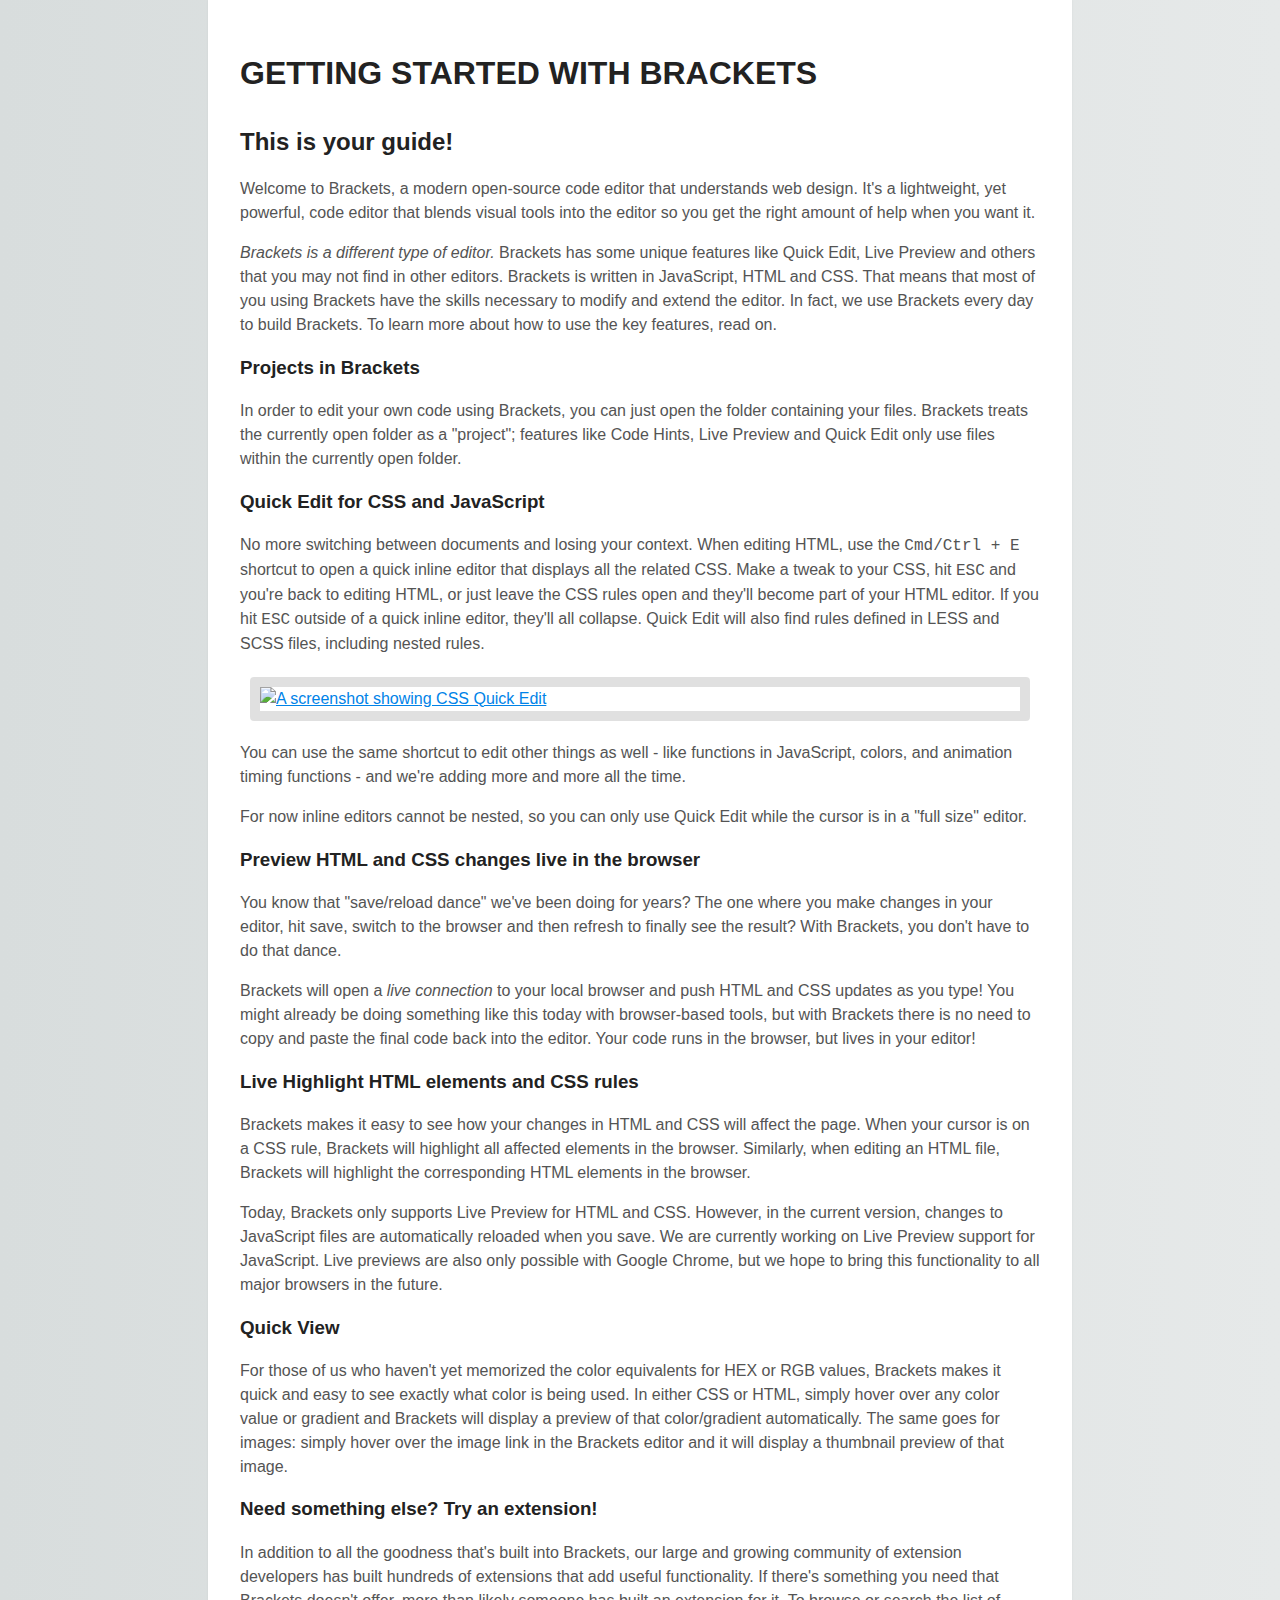
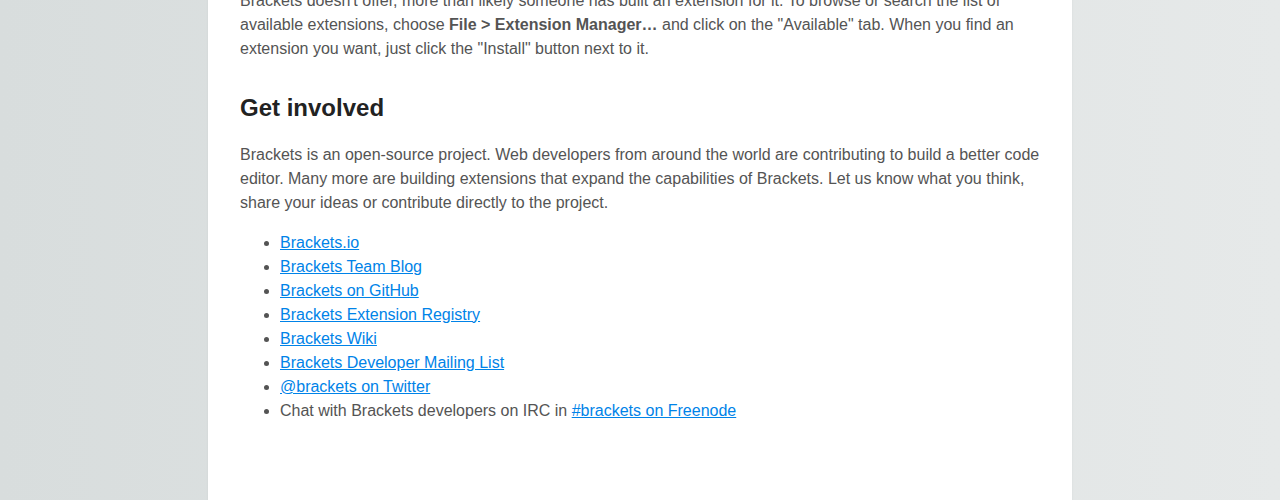
==== index.html @ 7f9fa120 "added index.html and css" ====
<!DOCTYPE html>
<html>
    
    <head>
        <meta charset="utf-8">
        <meta http-equiv="X-UA-Compatible" content="IE=edge">
        <title>GETTING STARTED WITH BRACKETS</title>
        <meta name="description" content="An interactive getting started guide for Brackets.">
        <link rel="stylesheet" href="main.css">
    </head>
    <body>
        
        <h1>GETTING STARTED WITH BRACKETS</h1>
        <h2>This is your guide!</h2>
        
        <!--
            MADE WITH <3 AND JAVASCRIPT
        -->
        
        <p>
            Welcome to Brackets, a modern open-source code editor that understands web design. It's a lightweight,
            yet powerful, code editor that blends visual tools into the editor so you get the right amount of help
            when you want it.
        </p>
        
        <!--
            WHAT IS BRACKETS?
        -->
        <p>
            <em>Brackets is a different type of editor.</em>
            Brackets has some unique features like Quick Edit, Live Preview and others that you may not find in other
            editors. Brackets is written in JavaScript, HTML and CSS. That means that most of you using Brackets
            have the skills necessary to modify and extend the editor. In fact, we use Brackets every day to build
            Brackets. To learn more about how to use the key features, read on.
        </p>
        
        <!--
            GET STARTED WITH YOUR OWN FILES
        -->
        
        <h3>Projects in Brackets</h3>
        <p>
            In order to edit your own code using Brackets, you can just open the folder containing your files.
            Brackets treats the currently open folder as a "project"; features like Code Hints, Live Preview and
            Quick Edit only use files within the currently open folder.
        </p>
        
        <samp>
            Once you're ready to get out of this sample project and edit your own code, you can use the dropdown
            in the left sidebar to switch folders. Right now, the dropdown says "Getting Started" - that's the
            folder containing the file you're looking at right now. Click on the dropdown and choose "Open Folder…"
            to open your own folder.
            You can also use the dropdown later to switch back to folders you've opened previously, including this
            sample project.
        </samp>
        
        <!--
            THE RELATIONSHIP BETWEEN HTML, CSS AND JAVASCRIPT
        -->
        <h3>Quick Edit for CSS and JavaScript</h3>
        <p>
            No more switching between documents and losing your context. When editing HTML, use the
            <kbd>Cmd/Ctrl + E</kbd> shortcut to open a quick inline editor that displays all the related CSS.
            Make a tweak to your CSS, hit <kbd>ESC</kbd> and you're back to editing HTML, or just leave the
            CSS rules open and they'll become part of your HTML editor. If you hit <kbd>ESC</kbd> outside of
            a quick inline editor, they'll all collapse. Quick Edit will also find rules defined in LESS and
            SCSS files, including nested rules.
        </p>
        
        <samp>
            Want to see it in action? Place your cursor on the <!-- <samp> --> tag above and press
            <kbd>Cmd/Ctrl + E</kbd>. You should see a CSS quick editor appear above, showing the CSS rule that
            applies to it. Quick Edit works in class and id attributes as well. You can use it with your
            LESS and SCSS files also.
            
            You can create new rules the same way. Click in one of the <!-- <p> --> tags above and press
            <kbd>Cmd/Ctrl + E</kbd>. There are no rules for it right now, but you can click the New Rule
            button to add a new rule for <!-- <p> -->.
        </samp>
        
        <a href="screenshots/quick-edit.png">
            <img alt="A screenshot showing CSS Quick Edit" src="screenshots/quick-edit.png" />
        </a>
        
        <p>
            You can use the same shortcut to edit other things as well - like functions in JavaScript,
            colors, and animation timing functions - and we're adding more and more all the time.
        </p>
        <p>
            For now inline editors cannot be nested, so you can only use Quick Edit while the cursor
            is in a "full size" editor.
        </p>
        
        <!--
            LIVE PREVIEW
        -->
        <h3>Preview HTML and CSS changes live in the browser</h3>
        <p>
            You know that "save/reload dance" we've been doing for years? The one where you make changes in
            your editor, hit save, switch to the browser and then refresh to finally see the result?
            With Brackets, you don't have to do that dance.
        </p>
        <p>
            Brackets will open a <em>live connection</em> to your local browser and push HTML and CSS updates as you
            type! You might already be doing something like this today with browser-based tools, but with Brackets
            there is no need to copy and paste the final code back into the editor. Your code runs in the
            browser, but lives in your editor!
        </p>
        
        <h3>Live Highlight HTML elements and CSS rules</h3>
        <p>
            Brackets makes it easy to see how your changes in HTML and CSS will affect the page. When your cursor
            is on a CSS rule, Brackets will highlight all affected elements in the browser. Similarly, when editing
            an HTML file, Brackets will highlight the corresponding HTML elements in the browser.
        </p>
        
        <samp>
            If you have Google Chrome installed, you can try this out yourself. Click on the lightning bolt
            icon in the top right corner of your Brackets window or hit <kbd>Cmd/Ctrl + Alt + P</kbd>. When
            Live Preview is enabled on an HTML document, all linked CSS documents can be edited in real-time.
            The icon will change from gray to gold when Brackets establishes a connection to your browser.
            
            Now, place your cursor on the <!-- <img> --> tag above. Notice the blue highlight that appears
            around the image in Chrome. Next, use <kbd>Cmd/Ctrl + E</kbd> to open up the defined CSS rules.
            Try changing the size of the border from 10px to 20px or change the background
            color from "transparent" to "hotpink". If you have Brackets and your browser running side-by-side, you
            will see your changes instantly reflected in your browser. Cool, right?
        </samp>
        
        <p class="note">
            Today, Brackets only supports Live Preview for HTML and CSS. However, in the current version, changes to
            JavaScript files are automatically reloaded when you save. We are currently working on Live Preview
            support for JavaScript. Live previews are also only possible with Google Chrome, but we hope
            to bring this functionality to all major browsers in the future.
        </p>
        
        <h3>Quick View</h3>
        <p>
            For those of us who haven't yet memorized the color equivalents for HEX or RGB values, Brackets makes
            it quick and easy to see exactly what color is being used. In either CSS or HTML, simply hover over any
            color value or gradient and Brackets will display a preview of that color/gradient automatically. The
            same goes for images: simply hover over the image link in the Brackets editor and it will display a
            thumbnail preview of that image.
        </p>
        
        <samp>
            To try out Quick View for yourself, place your cursor on the <!-- <body> --> tag at the top of this
            document and press <kbd>Cmd/Ctrl + E</kbd> to open a CSS quick editor. Now simply hover over any of the
            color values within the CSS. You can also see it in action on gradients by opening a CSS quick editor
            on the <!-- <html> --> tag and hovering over any of the background image values. To try out the image
            preview, place your cursor over the screenshot image included earlier in this document.
        </samp>
        
        <h3>Need something else? Try an extension!</h3>
        <p>
            In addition to all the goodness that's built into Brackets, our large and growing community of
            extension developers has built hundreds of extensions that add useful functionality. If there's
            something you need that Brackets doesn't offer, more than likely someone has built an extension for
            it. To browse or search the list of available extensions, choose <strong>File > Extension
            Manager…</strong> and click on the "Available" tab. When you find an extension you want, just click
            the "Install" button next to it.
        </p>
        
        <!--
            LET US KNOW WHAT YOU THINK
        -->
        <h2>Get involved</h2>
        <p>
            Brackets is an open-source project. Web developers from around the world are contributing to build
            a better code editor. Many more are building extensions that expand the capabilities of Brackets.
            Let us know what you think, share your ideas or contribute directly to the project.
        </p>
        <ul>
            <li><a href="http://brackets.io">Brackets.io</a></li>
            <li><a href="http://blog.brackets.io">Brackets Team Blog</a></li>
            <li><a href="https://github.com/adobe/brackets">Brackets on GitHub</a></li>
            <li><a href="https://brackets-registry.aboutweb.com">Brackets Extension Registry</a></li>
            <li><a href="https://github.com/adobe/brackets/wiki">Brackets Wiki</a></li>
            <li><a href="https://groups.google.com/forum/#!forum/brackets-dev">Brackets Developer Mailing List</a></li>
            <li><a href="https://twitter.com/brackets">@brackets on Twitter</a></li>
            <li>Chat with Brackets developers on IRC in <a href="http://webchat.freenode.net/?channels=brackets&uio=d4">#brackets on Freenode</a></li>
        </ul>
        
    </body>
</html>
<!--

    [[[[[[[[[[[[[[[      ]]]]]]]]]]]]]]]
    [::::::::::::::      ::::::::::::::]
    [::::::::::::::      ::::::::::::::]
    [::::::[[[[[[[:      :]]]]]]]::::::]
    [:::::[                      ]:::::]
    [:::::[                      ]:::::]
    [:::::[                      ]:::::]
    [:::::[                      ]:::::]
    [:::::[     CODE THE WEB     ]:::::]
    [:::::[  http://brackets.io  ]:::::]
    [:::::[                      ]:::::]
    [:::::[                      ]:::::]
    [:::::[                      ]:::::]
    [:::::[                      ]:::::]
    [::::::[[[[[[[:      :]]]]]]]::::::]
    [::::::::::::::      ::::::::::::::]
    [::::::::::::::      ::::::::::::::]
    [[[[[[[[[[[[[[[      ]]]]]]]]]]]]]]]

-->
---- main.css ----
html {
    background: #e6e9e9;
    background-image: linear-gradient(270deg, rgb(230, 233, 233) 0%, rgb(216, 221, 221) 100%);
    -webkit-font-smoothing: antialiased;
}

body {
    background: #fff;
    box-shadow: 0 0 2px rgba(0, 0, 0, 0.06);
    color: #545454;
    font-family: "Helvetica Neue", Helvetica, Arial, sans-serif;
    font-size: 16px;
    line-height: 1.5;
    margin: 0 auto;
    max-width: 800px;
    padding: 2em 2em 4em;
}

h1, h2, h3, h4, h5, h6 {
    color: #222;
    font-weight: 600;
    line-height: 1.3;
}

h2 {
    margin-top: 1.3em;
}

a {
    color: #0083e8;
}

b, strong {
    font-weight: 600;
}

samp {
    display: none;
}

img {
    -webkit-animation: colorize 2s cubic-bezier(0, 0, .78, .36) 1;
            animation: colorize 2s cubic-bezier(0, 0, .78, .36) 1;
    background: transparent;
    border: 10px solid rgba(0, 0, 0, 0.12);
    border-radius: 4px;
    display: block;
    margin: 1.3em auto;
    max-width: 95%;
}

@-webkit-keyframes colorize {
    0% {
        -webkit-filter: grayscale(100%);
    }
    100% {
        -webkit-filter: grayscale(0%);
    }
}

@keyframes colorize {
    0% {
        filter: grayscale(100%);
    }
    100% {
        filter: grayscale(0%);
    }
}
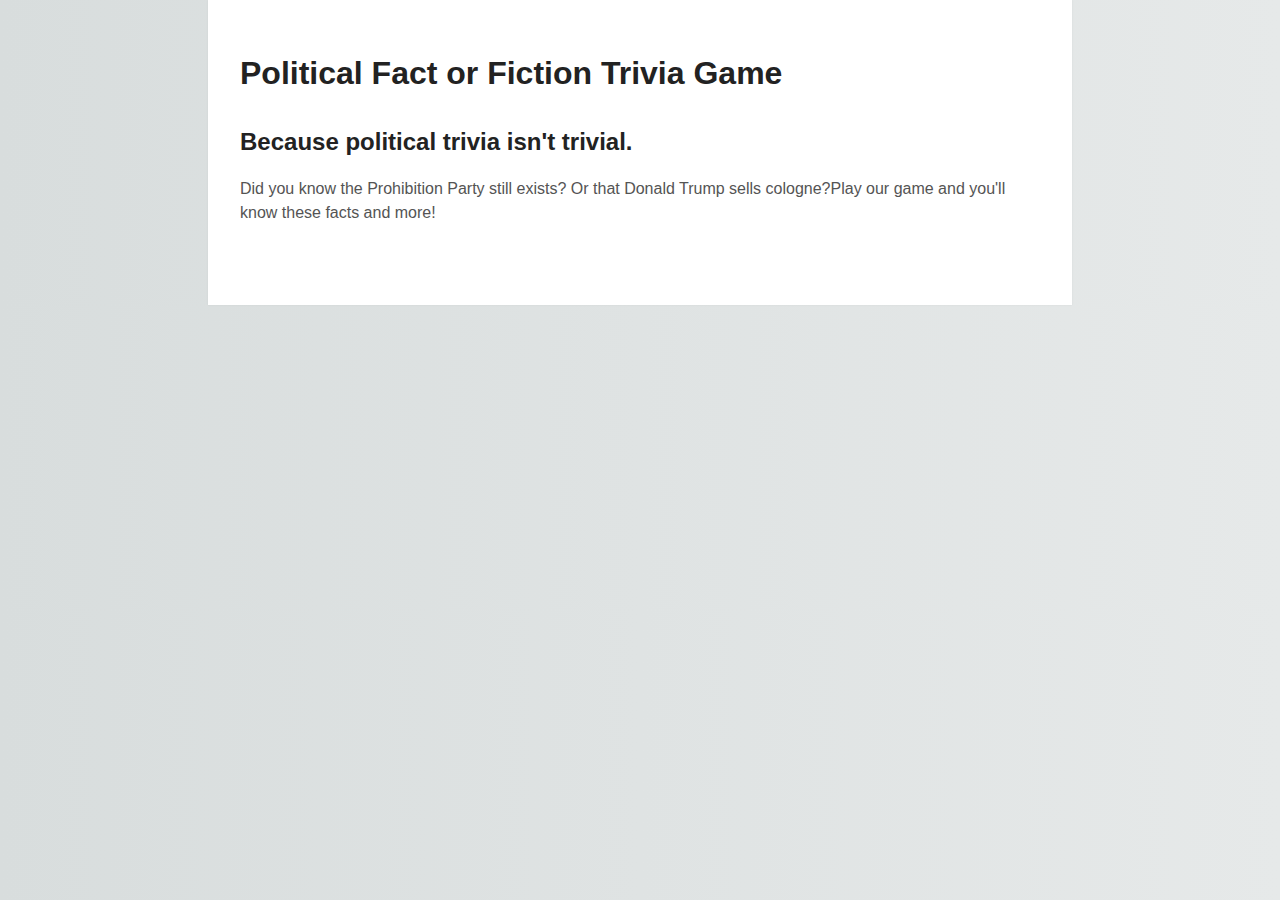
==== commit 43ffd996: "updated index.html" ====
--- a/index.html
+++ b/index.html
@@ -4,204 +4,16 @@
     <head>
         <meta charset="utf-8">
         <meta http-equiv="X-UA-Compatible" content="IE=edge">
-        <title>GETTING STARTED WITH BRACKETS</title>
-        <meta name="description" content="An interactive getting started guide for Brackets.">
+        <title>Political Fact or Fiction Trivia Game</title>
+        <meta name="description" content="A political trivia game to play on your own or teams.">
         <link rel="stylesheet" href="main.css">
     </head>
     <body>
         
-        <h1>GETTING STARTED WITH BRACKETS</h1>
-        <h2>This is your guide!</h2>
-        
-        <!--
-            MADE WITH <3 AND JAVASCRIPT
-        -->
-        
-        <p>
-            Welcome to Brackets, a modern open-source code editor that understands web design. It's a lightweight,
-            yet powerful, code editor that blends visual tools into the editor so you get the right amount of help
-            when you want it.
-        </p>
-        
-        <!--
-            WHAT IS BRACKETS?
-        -->
-        <p>
-            <em>Brackets is a different type of editor.</em>
-            Brackets has some unique features like Quick Edit, Live Preview and others that you may not find in other
-            editors. Brackets is written in JavaScript, HTML and CSS. That means that most of you using Brackets
-            have the skills necessary to modify and extend the editor. In fact, we use Brackets every day to build
-            Brackets. To learn more about how to use the key features, read on.
-        </p>
-        
-        <!--
-            GET STARTED WITH YOUR OWN FILES
-        -->
-        
-        <h3>Projects in Brackets</h3>
-        <p>
-            In order to edit your own code using Brackets, you can just open the folder containing your files.
-            Brackets treats the currently open folder as a "project"; features like Code Hints, Live Preview and
-            Quick Edit only use files within the currently open folder.
-        </p>
-        
-        <samp>
-            Once you're ready to get out of this sample project and edit your own code, you can use the dropdown
-            in the left sidebar to switch folders. Right now, the dropdown says "Getting Started" - that's the
-            folder containing the file you're looking at right now. Click on the dropdown and choose "Open Folder…"
-            to open your own folder.
-            You can also use the dropdown later to switch back to folders you've opened previously, including this
-            sample project.
-        </samp>
-        
-        <!--
-            THE RELATIONSHIP BETWEEN HTML, CSS AND JAVASCRIPT
-        -->
-        <h3>Quick Edit for CSS and JavaScript</h3>
-        <p>
-            No more switching between documents and losing your context. When editing HTML, use the
-            <kbd>Cmd/Ctrl + E</kbd> shortcut to open a quick inline editor that displays all the related CSS.
-            Make a tweak to your CSS, hit <kbd>ESC</kbd> and you're back to editing HTML, or just leave the
-            CSS rules open and they'll become part of your HTML editor. If you hit <kbd>ESC</kbd> outside of
-            a quick inline editor, they'll all collapse. Quick Edit will also find rules defined in LESS and
-            SCSS files, including nested rules.
-        </p>
-        
-        <samp>
-            Want to see it in action? Place your cursor on the <!-- <samp> --> tag above and press
-            <kbd>Cmd/Ctrl + E</kbd>. You should see a CSS quick editor appear above, showing the CSS rule that
-            applies to it. Quick Edit works in class and id attributes as well. You can use it with your
-            LESS and SCSS files also.
-            
-            You can create new rules the same way. Click in one of the <!-- <p> --> tags above and press
-            <kbd>Cmd/Ctrl + E</kbd>. There are no rules for it right now, but you can click the New Rule
-            button to add a new rule for <!-- <p> -->.
-        </samp>
-        
-        <a href="screenshots/quick-edit.png">
-            <img alt="A screenshot showing CSS Quick Edit" src="screenshots/quick-edit.png" />
-        </a>
-        
-        <p>
-            You can use the same shortcut to edit other things as well - like functions in JavaScript,
-            colors, and animation timing functions - and we're adding more and more all the time.
-        </p>
-        <p>
-            For now inline editors cannot be nested, so you can only use Quick Edit while the cursor
-            is in a "full size" editor.
-        </p>
-        
-        <!--
-            LIVE PREVIEW
-        -->
-        <h3>Preview HTML and CSS changes live in the browser</h3>
-        <p>
-            You know that "save/reload dance" we've been doing for years? The one where you make changes in
-            your editor, hit save, switch to the browser and then refresh to finally see the result?
-            With Brackets, you don't have to do that dance.
-        </p>
-        <p>
-            Brackets will open a <em>live connection</em> to your local browser and push HTML and CSS updates as you
-            type! You might already be doing something like this today with browser-based tools, but with Brackets
-            there is no need to copy and paste the final code back into the editor. Your code runs in the
-            browser, but lives in your editor!
-        </p>
-        
-        <h3>Live Highlight HTML elements and CSS rules</h3>
-        <p>
-            Brackets makes it easy to see how your changes in HTML and CSS will affect the page. When your cursor
-            is on a CSS rule, Brackets will highlight all affected elements in the browser. Similarly, when editing
-            an HTML file, Brackets will highlight the corresponding HTML elements in the browser.
-        </p>
-        
-        <samp>
-            If you have Google Chrome installed, you can try this out yourself. Click on the lightning bolt
-            icon in the top right corner of your Brackets window or hit <kbd>Cmd/Ctrl + Alt + P</kbd>. When
-            Live Preview is enabled on an HTML document, all linked CSS documents can be edited in real-time.
-            The icon will change from gray to gold when Brackets establishes a connection to your browser.
-            
-            Now, place your cursor on the <!-- <img> --> tag above. Notice the blue highlight that appears
-            around the image in Chrome. Next, use <kbd>Cmd/Ctrl + E</kbd> to open up the defined CSS rules.
-            Try changing the size of the border from 10px to 20px or change the background
-            color from "transparent" to "hotpink". If you have Brackets and your browser running side-by-side, you
-            will see your changes instantly reflected in your browser. Cool, right?
-        </samp>
-        
-        <p class="note">
-            Today, Brackets only supports Live Preview for HTML and CSS. However, in the current version, changes to
-            JavaScript files are automatically reloaded when you save. We are currently working on Live Preview
-            support for JavaScript. Live previews are also only possible with Google Chrome, but we hope
-            to bring this functionality to all major browsers in the future.
-        </p>
-        
-        <h3>Quick View</h3>
-        <p>
-            For those of us who haven't yet memorized the color equivalents for HEX or RGB values, Brackets makes
-            it quick and easy to see exactly what color is being used. In either CSS or HTML, simply hover over any
-            color value or gradient and Brackets will display a preview of that color/gradient automatically. The
-            same goes for images: simply hover over the image link in the Brackets editor and it will display a
-            thumbnail preview of that image.
-        </p>
-        
-        <samp>
-            To try out Quick View for yourself, place your cursor on the <!-- <body> --> tag at the top of this
-            document and press <kbd>Cmd/Ctrl + E</kbd> to open a CSS quick editor. Now simply hover over any of the
-            color values within the CSS. You can also see it in action on gradients by opening a CSS quick editor
-            on the <!-- <html> --> tag and hovering over any of the background image values. To try out the image
-            preview, place your cursor over the screenshot image included earlier in this document.
-        </samp>
-        
-        <h3>Need something else? Try an extension!</h3>
-        <p>
-            In addition to all the goodness that's built into Brackets, our large and growing community of
-            extension developers has built hundreds of extensions that add useful functionality. If there's
-            something you need that Brackets doesn't offer, more than likely someone has built an extension for
-            it. To browse or search the list of available extensions, choose <strong>File > Extension
-            Manager…</strong> and click on the "Available" tab. When you find an extension you want, just click
-            the "Install" button next to it.
-        </p>
-        
-        <!--
-            LET US KNOW WHAT YOU THINK
-        -->
-        <h2>Get involved</h2>
-        <p>
-            Brackets is an open-source project. Web developers from around the world are contributing to build
-            a better code editor. Many more are building extensions that expand the capabilities of Brackets.
-            Let us know what you think, share your ideas or contribute directly to the project.
-        </p>
-        <ul>
-            <li><a href="http://brackets.io">Brackets.io</a></li>
-            <li><a href="http://blog.brackets.io">Brackets Team Blog</a></li>
-            <li><a href="https://github.com/adobe/brackets">Brackets on GitHub</a></li>
-            <li><a href="https://brackets-registry.aboutweb.com">Brackets Extension Registry</a></li>
-            <li><a href="https://github.com/adobe/brackets/wiki">Brackets Wiki</a></li>
-            <li><a href="https://groups.google.com/forum/#!forum/brackets-dev">Brackets Developer Mailing List</a></li>
-            <li><a href="https://twitter.com/brackets">@brackets on Twitter</a></li>
-            <li>Chat with Brackets developers on IRC in <a href="http://webchat.freenode.net/?channels=brackets&uio=d4">#brackets on Freenode</a></li>
-        </ul>
-        
+        <h1>Political Fact or Fiction Trivia Game</h1>
+        <h2>Because political trivia isn't trivial.</h2>
+
+        <p>Did you know the Prohibition Party still exists? Or that Donald Trump sells cologne?Play our game and you'll know these facts and more!</p>
+    
     </body>
-</html>
-<!--
-
-    [[[[[[[[[[[[[[[      ]]]]]]]]]]]]]]]
-    [::::::::::::::      ::::::::::::::]
-    [::::::::::::::      ::::::::::::::]
-    [::::::[[[[[[[:      :]]]]]]]::::::]
-    [:::::[                      ]:::::]
-    [:::::[                      ]:::::]
-    [:::::[                      ]:::::]
-    [:::::[                      ]:::::]
-    [:::::[     CODE THE WEB     ]:::::]
-    [:::::[  http://brackets.io  ]:::::]
-    [:::::[                      ]:::::]
-    [:::::[                      ]:::::]
-    [:::::[                      ]:::::]
-    [:::::[                      ]:::::]
-    [::::::[[[[[[[:      :]]]]]]]::::::]
-    [::::::::::::::      ::::::::::::::]
-    [::::::::::::::      ::::::::::::::]
-    [[[[[[[[[[[[[[[      ]]]]]]]]]]]]]]]
-
--->
+</html>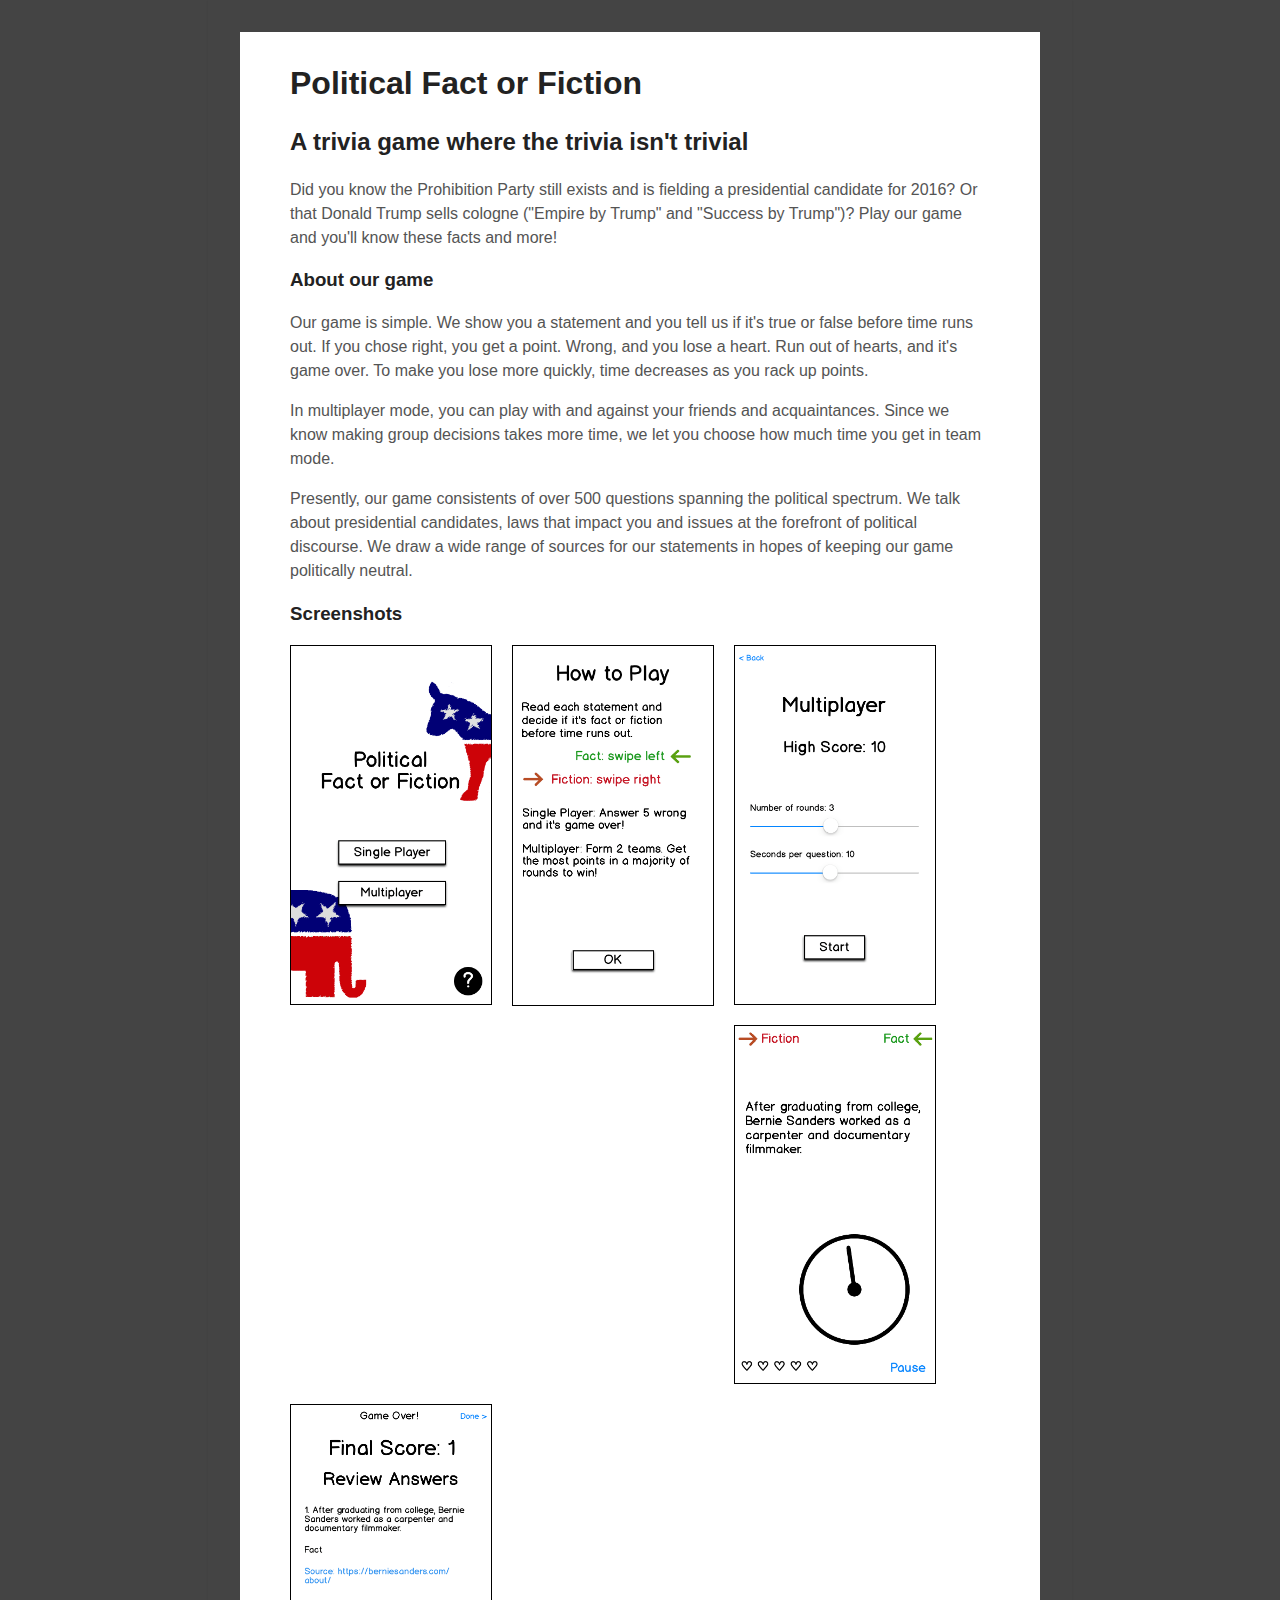
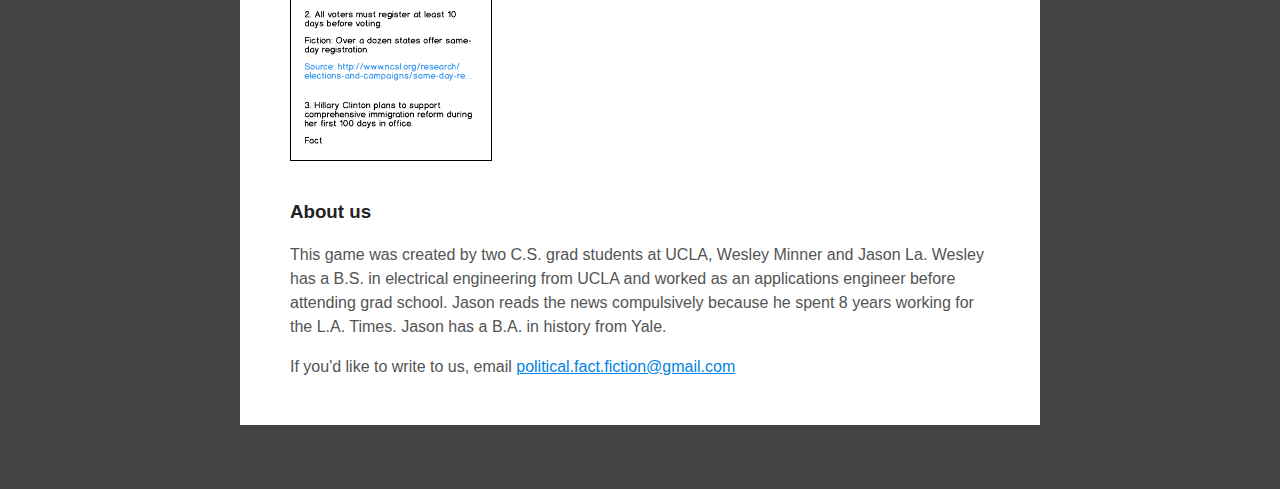
==== commit 14507061: "added content to index.html and changed css" ====
--- a/index.html
+++ b/index.html
@@ -10,10 +10,39 @@
     </head>
     <body>
         
-        <h1>Political Fact or Fiction Trivia Game</h1>
-        <h2>Because political trivia isn't trivial.</h2>
+        <div id="content">
+        
+        <h1>Political Fact or Fiction</h1>
+        
+        <h2>A trivia game where the trivia isn't trivial</h2>
 
-        <p>Did you know the Prohibition Party still exists? Or that Donald Trump sells cologne?Play our game and you'll know these facts and more!</p>
+        <p>Did you know the Prohibition Party still exists and is fielding a presidential candidate for 2016? Or that Donald Trump sells cologne ("Empire by Trump" and "Success by Trump")? Play our game and you'll know these facts and more!</p>
+        
+        <h3>About our game</h3>
+        
+        <p>Our game is simple. We show you a statement and you tell us if it's true or false before time runs out. If you chose right, you get a point. Wrong, and you lose a heart. Run out of hearts, and it's game over. To make you lose more quickly, time decreases as you rack up points.</p>
+        
+        <p>In multiplayer mode, you can play with and against your friends and acquaintances. Since we know making group decisions takes more time, we let you choose how much time you get in team mode.</p>
+        
+        <p>Presently, our game consistents of over 500 questions spanning the political spectrum. We talk about presidential candidates, laws that impact you and issues at the forefront of political discourse. We draw a wide range of sources for our statements in hopes of keeping our game politically neutral.</p>
+        
+        <h3>Screenshots</h3>
+            
+        <img class="screenshot" src="/images/home.png" />
+        <img class="screenshot" src="/images/help.png" />
+        <img class="screenshot" src="/images/multiplayer.png" />
+        <img class="screenshot" src="/images/question.png" />
+        <img class="screenshot" src="/images/gameover.png" />
+        
+        <div style="clear: both;"></div>
+            
+        <h3>About us</h3>
+        
+        <p>This game was created by two C.S. grad students at UCLA, Wesley Minner and Jason La. Wesley has a B.S. in electrical engineering from UCLA and worked as an applications engineer before attending grad school. Jason reads the news compulsively because he spent 8 years working for the L.A. Times. Jason has a B.A. in history from Yale.</p>
+        
+        <p>If you'd like to write to us, email <a href="mailto:political.fact.fiction@gmail.com">political.fact.fiction@gmail.com</a></p>
+            
+        </div>
     
     </body>
 </html>--- a/main.css
+++ b/main.css
@@ -1,11 +1,9 @@
 html {
-    background: #e6e9e9;
-    background-image: linear-gradient(270deg, rgb(230, 233, 233) 0%, rgb(216, 221, 221) 100%);
     -webkit-font-smoothing: antialiased;
 }
 
 body {
-    background: #fff;
+    background: #444;
     box-shadow: 0 0 2px rgba(0, 0, 0, 0.06);
     color: #545454;
     font-family: "Helvetica Neue", Helvetica, Arial, sans-serif;
@@ -22,10 +20,6 @@
     line-height: 1.3;
 }
 
-h2 {
-    margin-top: 1.3em;
-}
-
 a {
     color: #0083e8;
 }
@@ -38,15 +32,17 @@
     display: none;
 }
 
-img {
-    -webkit-animation: colorize 2s cubic-bezier(0, 0, .78, .36) 1;
-            animation: colorize 2s cubic-bezier(0, 0, .78, .36) 1;
-    background: transparent;
-    border: 10px solid rgba(0, 0, 0, 0.12);
-    border-radius: 4px;
-    display: block;
-    margin: 1.3em auto;
-    max-width: 95%;
+.screenshot {
+    width: 200px;
+    height: auto;
+    border: 1px solid #000;
+    float: left;
+    margin: 0px 20px 20px 0px;
+}
+
+#content {
+    background: white;
+    padding: 10px 50px 30px 50px;
 }
 
 @-webkit-keyframes colorize {
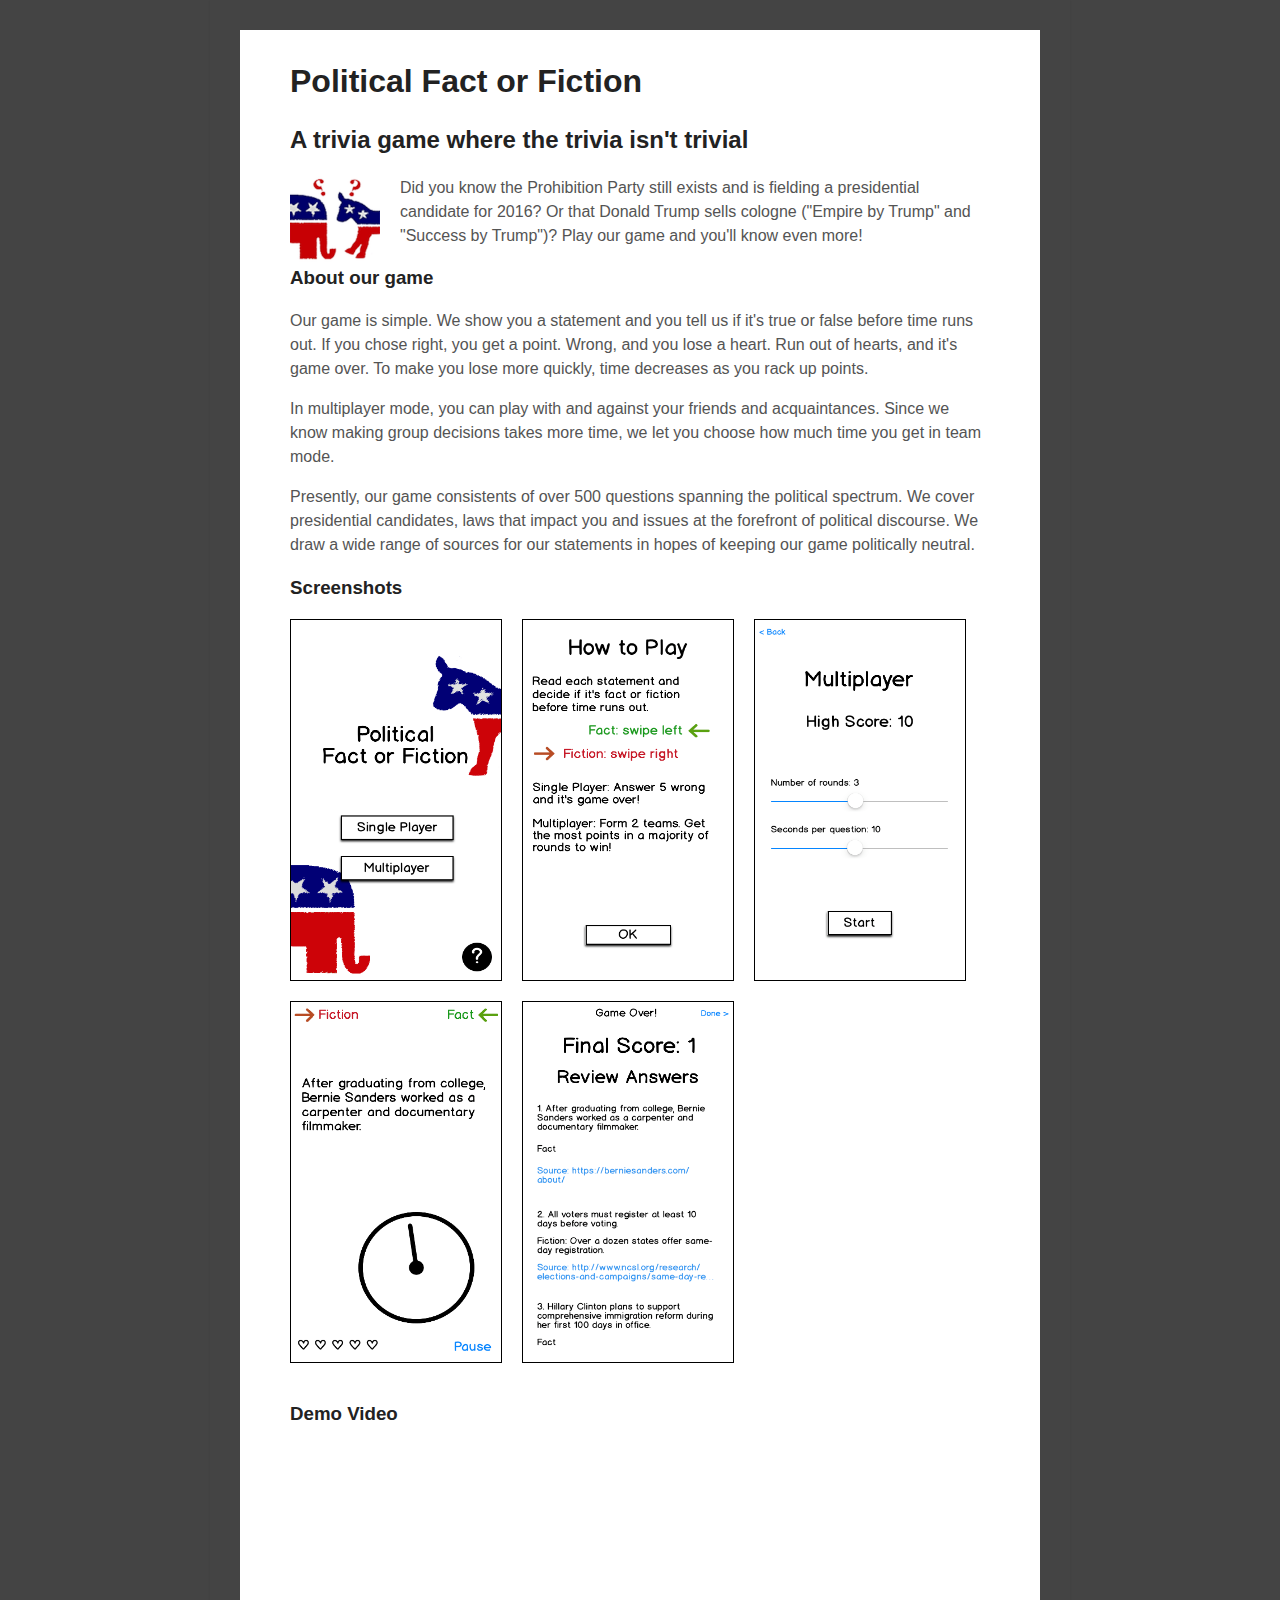
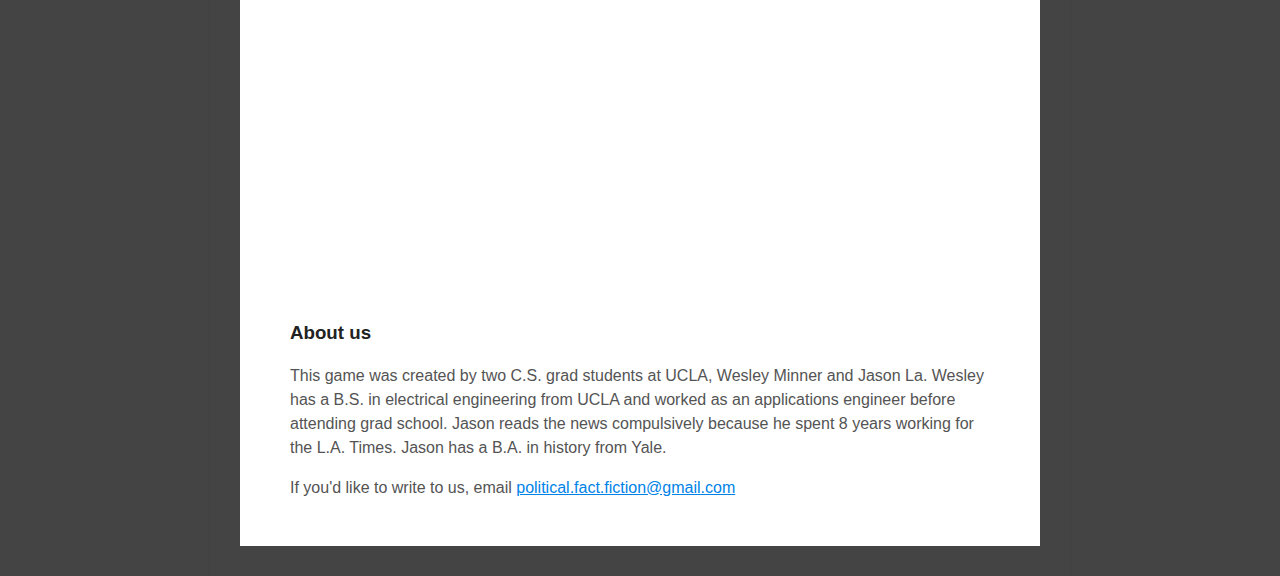
==== commit d22537f6: "added screenshots" ====
--- a/index.html
+++ b/index.html
@@ -16,7 +16,9 @@
         
         <h2>A trivia game where the trivia isn't trivial</h2>
 
-        <p>Did you know the Prohibition Party still exists and is fielding a presidential candidate for 2016? Or that Donald Trump sells cologne ("Empire by Trump" and "Success by Trump")? Play our game and you'll know these facts and more!</p>
+        <img src="images/icon.png" style="width: 90px; height: auto; float: left; margin-right: 20px;" />
+            
+        <p>Did you know the Prohibition Party still exists and is fielding a presidential candidate for 2016? Or that Donald Trump sells cologne ("Empire by Trump" and "Success by Trump")? Play our game and you'll know even more!</p>
         
         <h3>About our game</h3>
         
@@ -24,17 +26,21 @@
         
         <p>In multiplayer mode, you can play with and against your friends and acquaintances. Since we know making group decisions takes more time, we let you choose how much time you get in team mode.</p>
         
-        <p>Presently, our game consistents of over 500 questions spanning the political spectrum. We talk about presidential candidates, laws that impact you and issues at the forefront of political discourse. We draw a wide range of sources for our statements in hopes of keeping our game politically neutral.</p>
+        <p>Presently, our game consistents of over 500 questions spanning the political spectrum. We cover presidential candidates, laws that impact you and issues at the forefront of political discourse. We draw a wide range of sources for our statements in hopes of keeping our game politically neutral.</p>
         
         <h3>Screenshots</h3>
             
-        <img class="screenshot" src="/images/home.png" />
-        <img class="screenshot" src="/images/help.png" />
-        <img class="screenshot" src="/images/multiplayer.png" />
-        <img class="screenshot" src="/images/question.png" />
-        <img class="screenshot" src="/images/gameover.png" />
+        <img class="screenshot" src="images/home.png" />
+        <img class="screenshot" src="images/help.png" />
+        <img class="screenshot" src="images/multiplayer.png" />
+        <img class="screenshot" src="images/question.png" />
+        <img class="screenshot" src="images/gameover.png" />
         
         <div style="clear: both;"></div>
+            
+        <h3>Demo Video</h3>
+        
+        <iframe width="700" height="450" src="https://www.youtube.com/embed/8U40fuvriro" frameborder="0" allowfullscreen></iframe>
             
         <h3>About us</h3>
         
--- a/main.css
+++ b/main.css
@@ -11,7 +11,7 @@
     line-height: 1.5;
     margin: 0 auto;
     max-width: 800px;
-    padding: 2em 2em 4em;
+    padding: 30px;
 }
 
 h1, h2, h3, h4, h5, h6 {
@@ -33,8 +33,8 @@
 }
 
 .screenshot {
-    width: 200px;
-    height: auto;
+    width: 210px;
+    height: 360px;
     border: 1px solid #000;
     float: left;
     margin: 0px 20px 20px 0px;
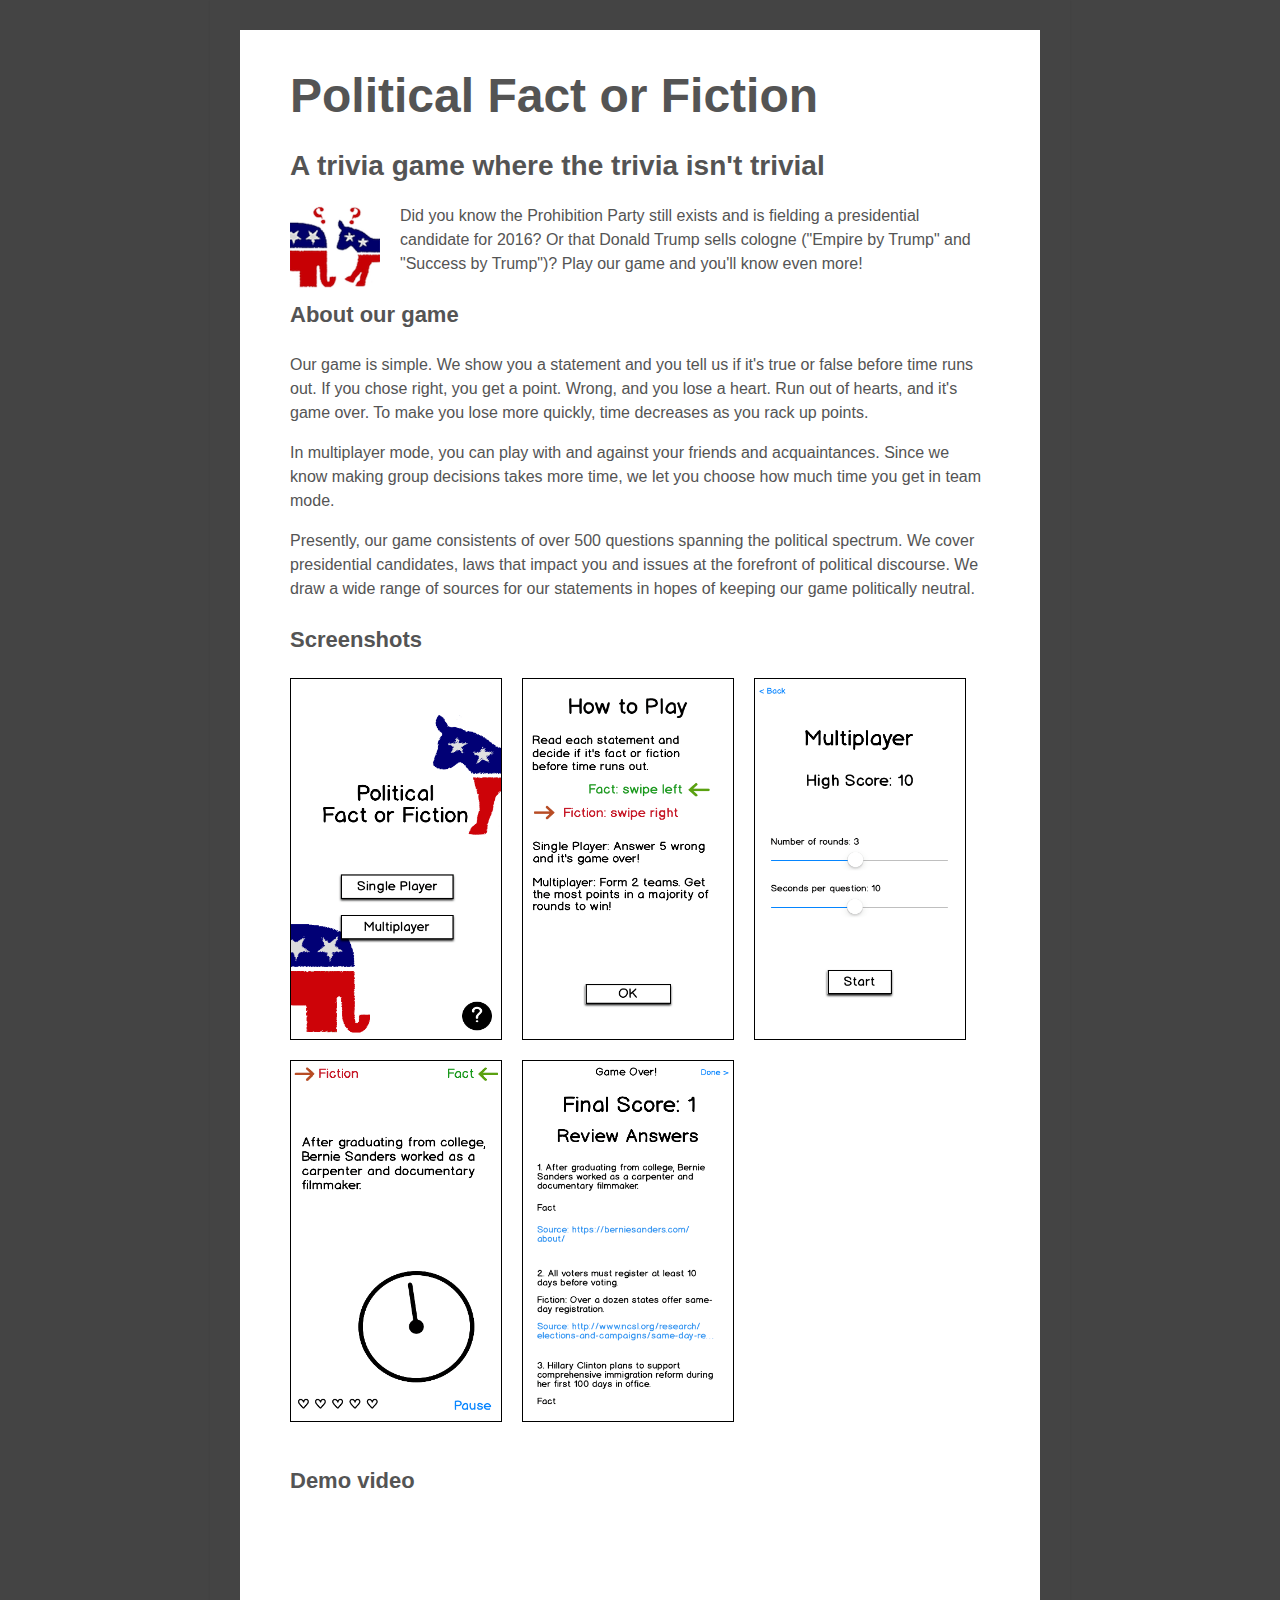
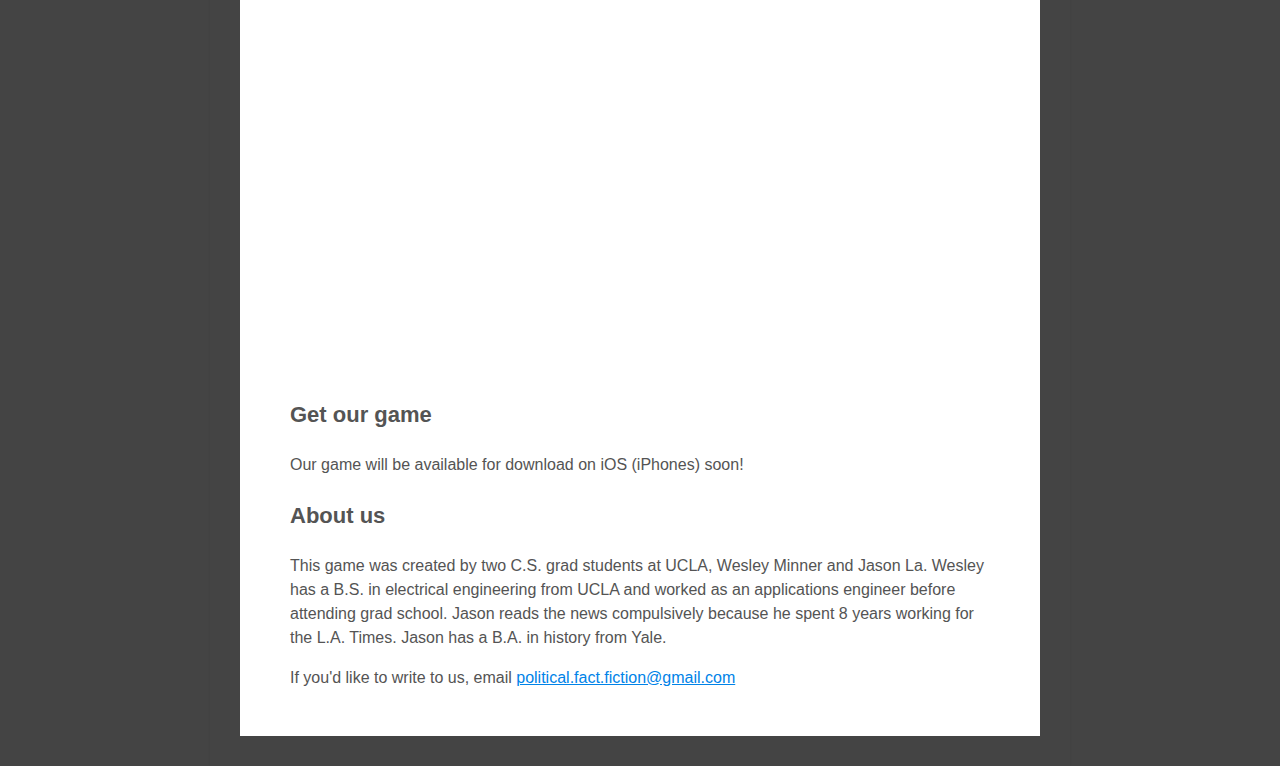
==== commit 363417f5: "updated index and css" ====
--- a/index.html
+++ b/index.html
@@ -38,9 +38,13 @@
         
         <div style="clear: both;"></div>
             
-        <h3>Demo Video</h3>
+        <h3>Demo video</h3>
         
         <iframe width="700" height="450" src="https://www.youtube.com/embed/8U40fuvriro" frameborder="0" allowfullscreen></iframe>
+        
+        <h3>Get our game</h3>
+        
+        <p>Our game will be available for download on iOS (iPhones) soon!</p>
             
         <h3>About us</h3>
         
--- a/main.css
+++ b/main.css
@@ -8,28 +8,28 @@
     color: #545454;
     font-family: "Helvetica Neue", Helvetica, Arial, sans-serif;
     font-size: 16px;
-    line-height: 1.5;
     margin: 0 auto;
     max-width: 800px;
     padding: 30px;
-}
-
-h1, h2, h3, h4, h5, h6 {
-    color: #222;
-    font-weight: 600;
-    line-height: 1.3;
+    line-height: 1.5;
 }
 
 a {
     color: #0083e8;
 }
 
-b, strong {
-    font-weight: 600;
+h1 {
+    font-size: 48px;
+    line-height: 1;
 }
 
-samp {
-    display: none;
+h2 {
+    font-size: 28px;
+    line-height: 1;
+}
+
+h3 {
+    font-size: 22px;
 }
 
 .screenshot {
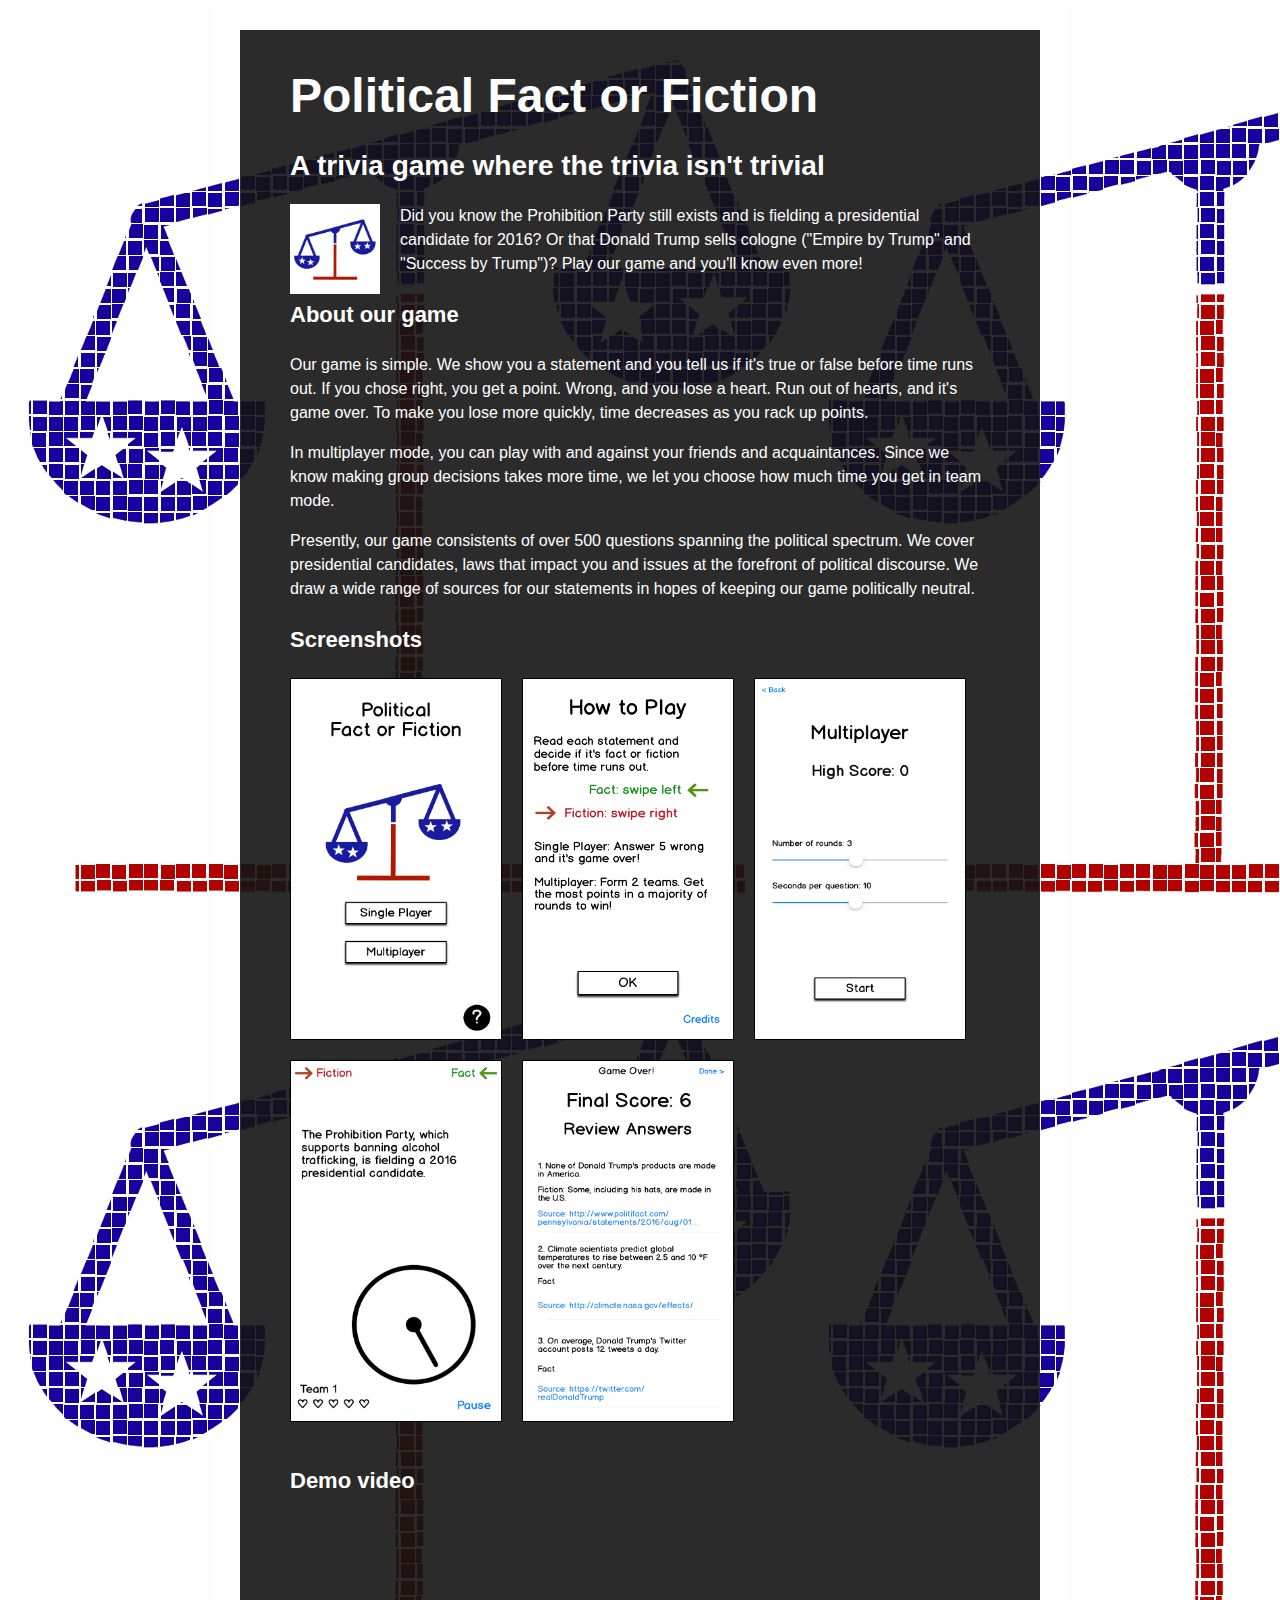
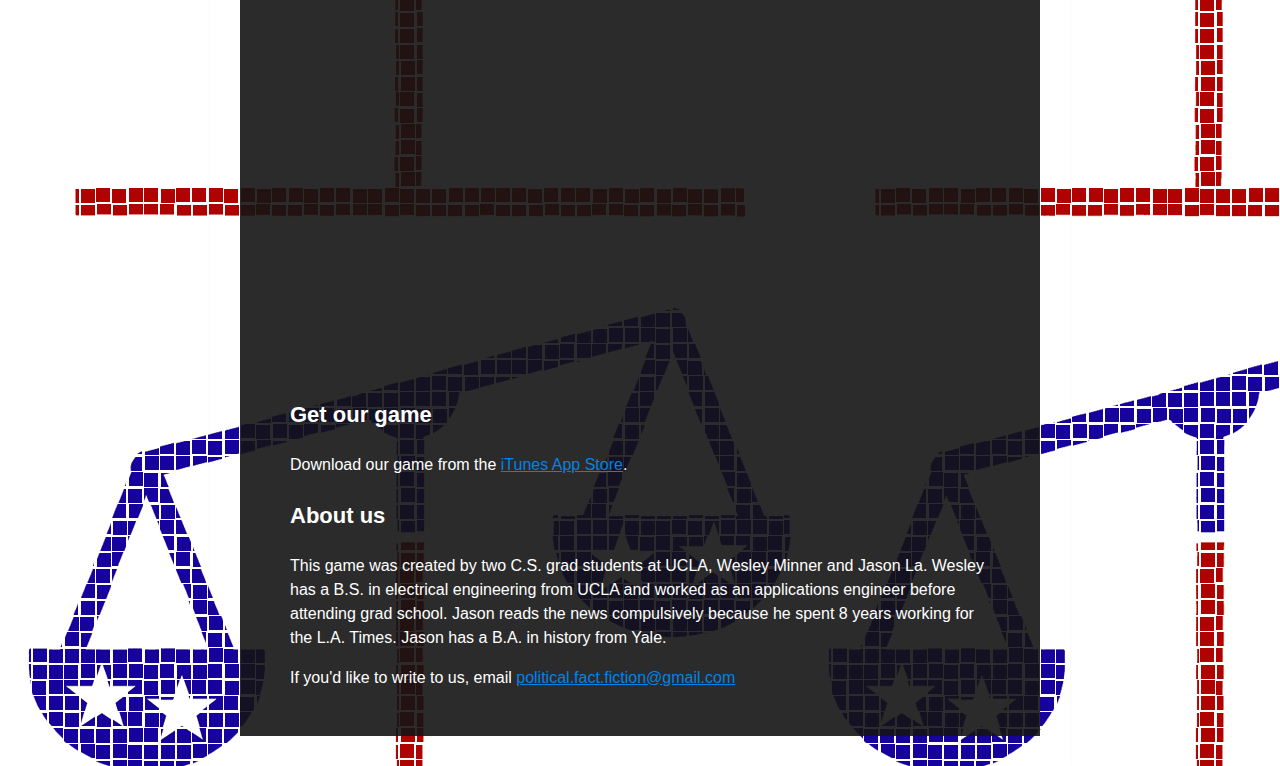
==== commit 098ddcc7: "added link to itunes" ====
--- a/index.html
+++ b/index.html
@@ -44,7 +44,7 @@
         
         <h3>Get our game</h3>
         
-        <p>Our game will be available for download on iOS (iPhones) soon!</p>
+        <p>Download our game from the <a href="https://itunes.apple.com/us/app/political-fact-or-fiction/id1155954960">iTunes App Store</a>.</p>
             
         <h3>About us</h3>
         
--- a/main.css
+++ b/main.css
@@ -3,9 +3,9 @@
 }
 
 body {
-    background: #444;
+	background-image: url(images/bg.png);
     box-shadow: 0 0 2px rgba(0, 0, 0, 0.06);
-    color: #545454;
+    color: #fff;
     font-family: "Helvetica Neue", Helvetica, Arial, sans-serif;
     font-size: 16px;
     margin: 0 auto;
@@ -41,7 +41,7 @@
 }
 
 #content {
-    background: white;
+	background: rgba(20, 20, 20, .90);
     padding: 10px 50px 30px 50px;
 }
 
